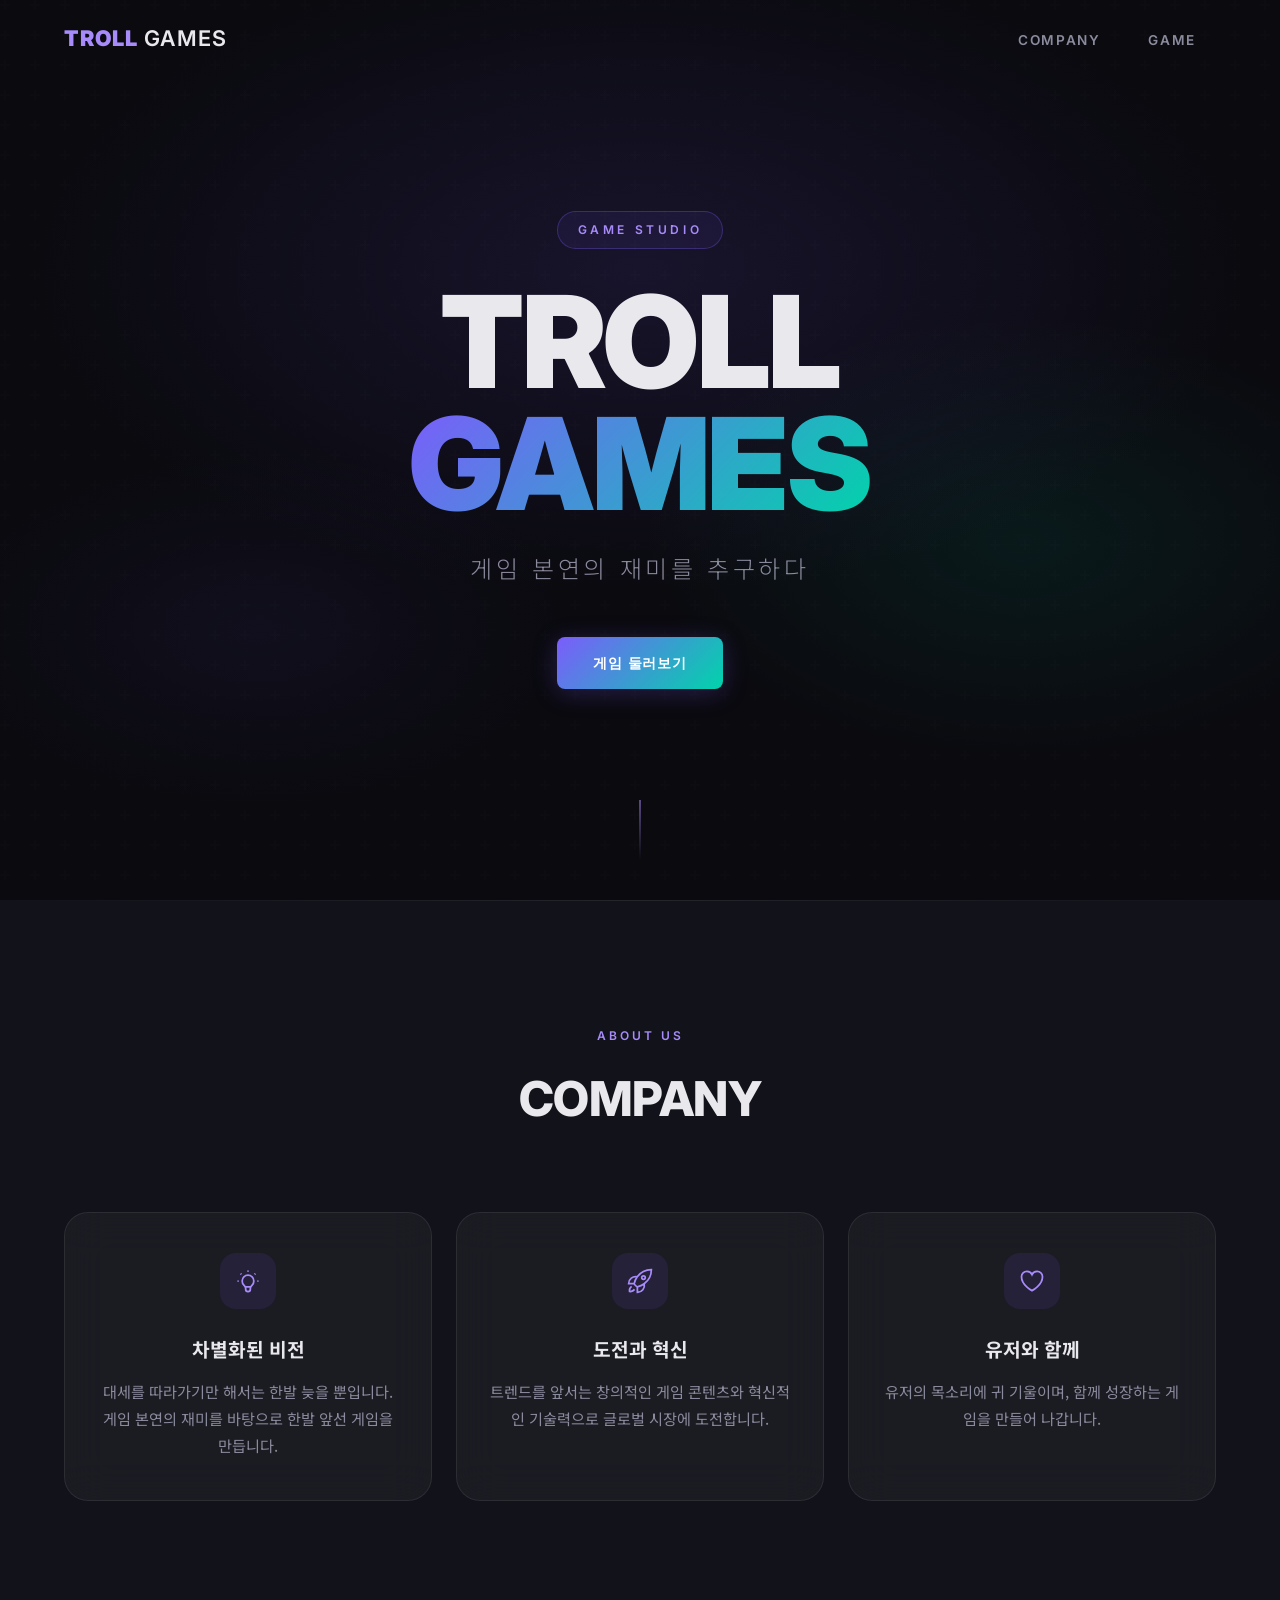
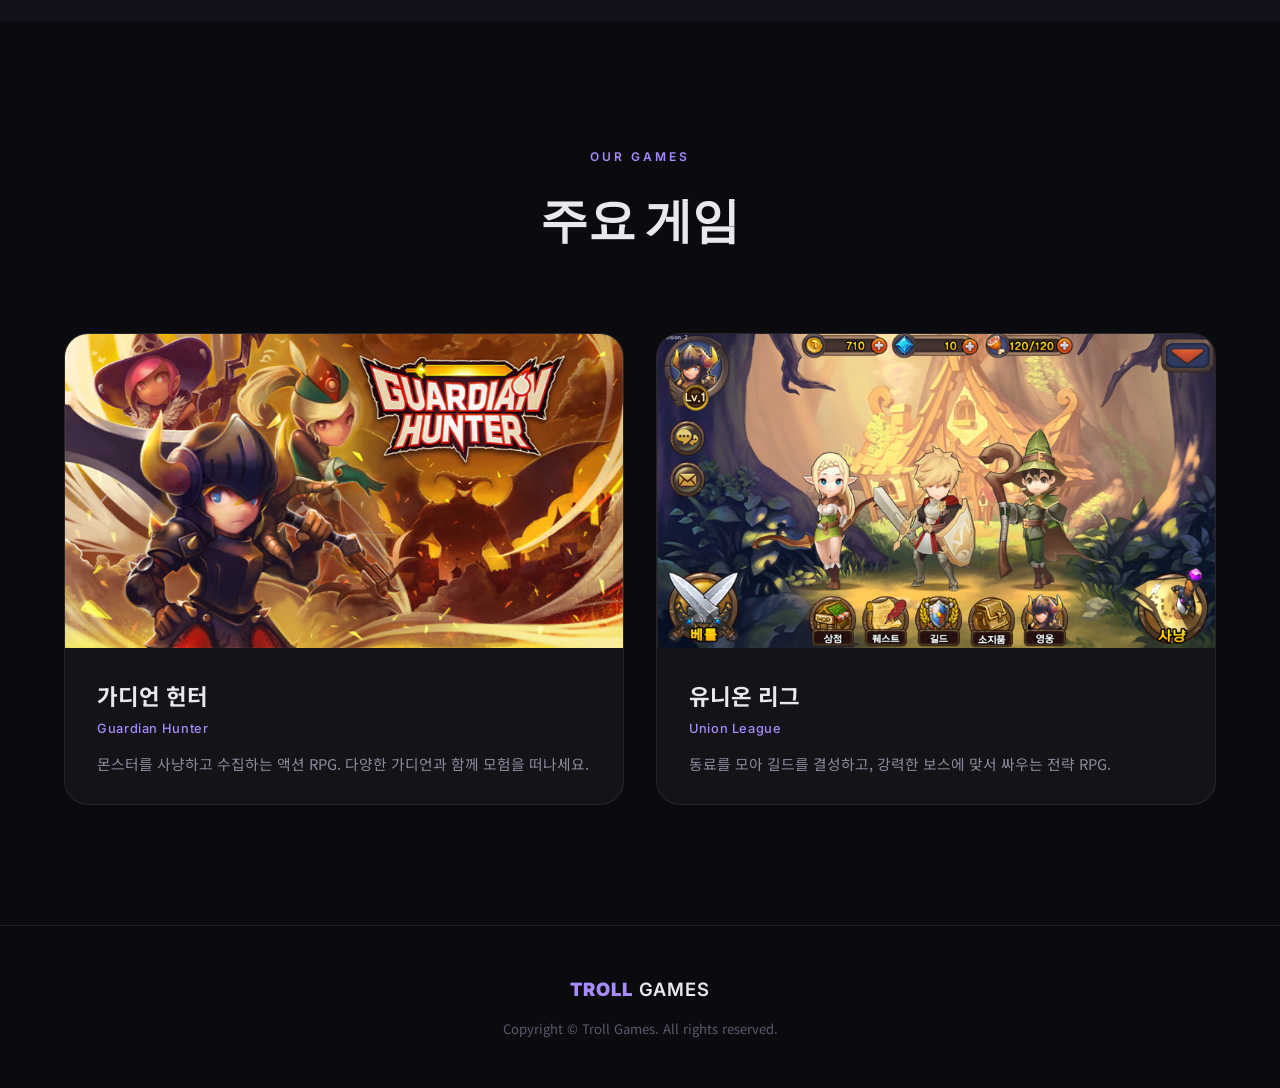
==== index.html @ 54b11b92 "Initial commit: Troll Games GitHub Pages homepage" ====
<!DOCTYPE html>
<html lang="ko-KR">
<head>
    <meta charset="UTF-8">
    <meta name="viewport" content="width=device-width, initial-scale=1.0">
    <title>TROLL GAMES - 게임 본연의 재미를 추구하다</title>
    <meta name="description" content="트롤게임즈는 게임 본연의 재미를 바탕으로 한발 앞선 게임을 만듭니다. 가디언 헌터, 유니온 리그 등 모바일 게임 개발사.">
    <meta name="keywords" content="트롤게임즈, Troll Games, 가디언 헌터, 유니온 리그, 모바일 게임, 게임 개발">
    <meta property="og:title" content="TROLL GAMES">
    <meta property="og:description" content="게임 본연의 재미를 추구하다">
    <meta property="og:type" content="website">
    <meta property="og:url" content="https://trollgameskr.github.io/website/">
    <link rel="canonical" href="https://trollgameskr.github.io/website/">
    <link rel="preconnect" href="https://fonts.googleapis.com">
    <link rel="preconnect" href="https://fonts.gstatic.com" crossorigin>
    <link href="https://fonts.googleapis.com/css2?family=Inter:wght@300;400;500;600;700;800;900&family=Noto+Sans+KR:wght@300;400;500;600;700&display=swap" rel="stylesheet">
    <link rel="stylesheet" href="css/style.css">
</head>
<body>
    <!-- Navigation -->
    <nav id="navbar" class="navbar">
        <div class="nav-container">
            <a href="#hero" class="nav-logo" id="nav-logo">
                <span class="logo-troll">TROLL</span>
                <span class="logo-games">GAMES</span>
            </a>
            <ul class="nav-menu" id="nav-menu">
                <li><a href="#about" class="nav-link" id="nav-about">COMPANY</a></li>
                <li><a href="#games" class="nav-link" id="nav-games">GAME</a></li>
            </ul>
            <button class="nav-toggle" id="nav-toggle" aria-label="메뉴 열기">
                <span></span>
                <span></span>
                <span></span>
            </button>
        </div>
    </nav>

    <!-- Hero Section -->
    <section id="hero" class="hero">
        <div class="hero-bg">
            <div class="hero-particles" id="particles"></div>
        </div>
        <div class="hero-content">
            <div class="hero-badge animate-on-scroll">GAME STUDIO</div>
            <h1 class="hero-title animate-on-scroll">
                <span class="hero-title-line">TROLL</span>
                <span class="hero-title-line accent">GAMES</span>
            </h1>
            <p class="hero-subtitle animate-on-scroll">게임 본연의 재미를 추구하다</p>
            <div class="hero-cta animate-on-scroll">
                <a href="#games" class="btn btn-primary" id="btn-explore">게임 둘러보기</a>
            </div>
        </div>
        <div class="hero-scroll-indicator">
            <div class="scroll-line"></div>
        </div>
    </section>

    <!-- About Section -->
    <section id="about" class="section about">
        <div class="container">
            <div class="section-header animate-on-scroll">
                <span class="section-tag">ABOUT US</span>
                <h2 class="section-title">COMPANY</h2>
            </div>
            <div class="about-grid">
                <div class="about-card glass-card animate-on-scroll" id="about-card-1">
                    <div class="about-card-icon">
                        <svg viewBox="0 0 24 24" fill="none" stroke="currentColor" stroke-width="1.5">
                            <path d="M9.663 17h4.673M12 3v1m6.364 1.636l-.707.707M21 12h-1M4 12H3m3.343-5.657l-.707-.707m2.828 9.9a5 5 0 117.072 0l-.548.547A3.374 3.374 0 0014 18.469V19a2 2 0 11-4 0v-.531c0-.895-.356-1.754-.988-2.386l-.548-.547z"/>
                        </svg>
                    </div>
                    <h3>차별화된 비전</h3>
                    <p>대세를 따라가기만 해서는 한발 늦을 뿐입니다. 게임 본연의 재미를 바탕으로 한발 앞선 게임을 만듭니다.</p>
                </div>
                <div class="about-card glass-card animate-on-scroll" id="about-card-2">
                    <div class="about-card-icon">
                        <svg viewBox="0 0 24 24" fill="none" stroke="currentColor" stroke-width="1.5">
                            <path d="M15.59 14.37a6 6 0 01-5.84 7.38v-4.8m5.84-2.58a14.98 14.98 0 006.16-12.12A14.98 14.98 0 009.631 8.41m5.96 5.96a14.926 14.926 0 01-5.841 2.58m-.119-8.54a6 6 0 00-7.381 5.84h4.8m2.581-5.84a14.927 14.927 0 00-2.58 5.84m2.699 2.7c-.103.021-.207.041-.311.06a15.09 15.09 0 01-2.448-2.448 14.9 14.9 0 01.06-.312m-2.24 2.39a4.493 4.493 0 00-1.757 4.306 4.493 4.493 0 004.306-1.758M16.5 9a1.5 1.5 0 11-3 0 1.5 1.5 0 013 0z"/>
                        </svg>
                    </div>
                    <h3>도전과 혁신</h3>
                    <p>트렌드를 앞서는 창의적인 게임 콘텐츠와 혁신적인 기술력으로 글로벌 시장에 도전합니다.</p>
                </div>
                <div class="about-card glass-card animate-on-scroll" id="about-card-3">
                    <div class="about-card-icon">
                        <svg viewBox="0 0 24 24" fill="none" stroke="currentColor" stroke-width="1.5">
                            <path d="M21 8.25c0-2.485-2.099-4.5-4.688-4.5-1.935 0-3.597 1.126-4.312 2.733-.715-1.607-2.377-2.733-4.313-2.733C5.1 3.75 3 5.765 3 8.25c0 7.22 9 12 9 12s9-4.78 9-12z"/>
                        </svg>
                    </div>
                    <h3>유저와 함께</h3>
                    <p>유저의 목소리에 귀 기울이며, 함께 성장하는 게임을 만들어 나갑니다.</p>
                </div>
            </div>
        </div>
    </section>

    <!-- Games Section -->
    <section id="games" class="section games">
        <div class="container">
            <div class="section-header animate-on-scroll">
                <span class="section-tag">OUR GAMES</span>
                <h2 class="section-title">주요 게임</h2>
            </div>
            <div class="games-grid">
                <div class="game-card animate-on-scroll" id="game-card-guardian">
                    <div class="game-card-image">
                        <img src="images/game1.jpg" alt="가디언 헌터 - Guardian Hunter 게임 스크린샷" loading="lazy">
                        <div class="game-card-overlay">
                            <span class="game-genre">RPG</span>
                        </div>
                    </div>
                    <div class="game-card-content">
                        <h3 class="game-title">가디언 헌터</h3>
                        <p class="game-title-en">Guardian Hunter</p>
                        <p class="game-desc">몬스터를 사냥하고 수집하는 액션 RPG. 다양한 가디언과 함께 모험을 떠나세요.</p>
                    </div>
                </div>
                <div class="game-card animate-on-scroll" id="game-card-union">
                    <div class="game-card-image">
                        <img src="images/game2.jpg" alt="유니온 리그 - Union League 게임 스크린샷" loading="lazy">
                        <div class="game-card-overlay">
                            <span class="game-genre">RPG</span>
                        </div>
                    </div>
                    <div class="game-card-content">
                        <h3 class="game-title">유니온 리그</h3>
                        <p class="game-title-en">Union League</p>
                        <p class="game-desc">동료를 모아 길드를 결성하고, 강력한 보스에 맞서 싸우는 전략 RPG.</p>
                    </div>
                </div>
            </div>
        </div>
    </section>

    <!-- Footer -->
    <footer id="footer" class="footer">
        <div class="container">
            <div class="footer-content">
                <div class="footer-logo">
                    <span class="logo-troll">TROLL</span>
                    <span class="logo-games">GAMES</span>
                </div>
                <p class="footer-copy">Copyright &copy; Troll Games. All rights reserved.</p>
            </div>
        </div>
    </footer>

    <script>
        // Smooth scroll for navigation links
        document.querySelectorAll('a[href^="#"]').forEach(anchor => {
            anchor.addEventListener('click', function (e) {
                e.preventDefault();
                const target = document.querySelector(this.getAttribute('href'));
                if (target) {
                    target.scrollIntoView({ behavior: 'smooth', block: 'start' });
                    // Close mobile menu if open
                    navMenu.classList.remove('active');
                    navToggle.classList.remove('active');
                }
            });
        });

        // Navbar scroll effect
        const navbar = document.getElementById('navbar');
        window.addEventListener('scroll', () => {
            if (window.scrollY > 50) {
                navbar.classList.add('scrolled');
            } else {
                navbar.classList.remove('scrolled');
            }
        });

        // Mobile menu toggle
        const navToggle = document.getElementById('nav-toggle');
        const navMenu = document.getElementById('nav-menu');
        navToggle.addEventListener('click', () => {
            navMenu.classList.toggle('active');
            navToggle.classList.toggle('active');
        });

        // Intersection Observer for scroll animations
        const observerOptions = {
            threshold: 0.15,
            rootMargin: '0px 0px -50px 0px'
        };

        const observer = new IntersectionObserver((entries) => {
            entries.forEach(entry => {
                if (entry.isIntersecting) {
                    entry.target.classList.add('visible');
                    observer.unobserve(entry.target);
                }
            });
        }, observerOptions);

        document.querySelectorAll('.animate-on-scroll').forEach(el => {
            observer.observe(el);
        });

        // Floating particles in hero
        const particlesContainer = document.getElementById('particles');
        function createParticle() {
            const particle = document.createElement('div');
            particle.classList.add('particle');
            const size = Math.random() * 4 + 2;
            particle.style.width = size + 'px';
            particle.style.height = size + 'px';
            particle.style.left = Math.random() * 100 + '%';
            particle.style.animationDuration = (Math.random() * 8 + 6) + 's';
            particle.style.animationDelay = Math.random() * 4 + 's';
            particle.style.opacity = Math.random() * 0.5 + 0.1;
            particlesContainer.appendChild(particle);

            setTimeout(() => {
                particle.remove();
            }, 16000);
        }

        // Create initial particles
        for (let i = 0; i < 30; i++) {
            createParticle();
        }
        setInterval(createParticle, 500);
    </script>
</body>
</html>
---- css/style.css ----
/* ==========================================
   TROLL GAMES - Premium Dark Theme
   ========================================== */

/* --- Design Tokens --- */
:root {
    --color-bg: #0a0a0f;
    --color-bg-secondary: #12121a;
    --color-bg-card: rgba(255, 255, 255, 0.04);
    --color-surface: rgba(255, 255, 255, 0.06);
    --color-border: rgba(255, 255, 255, 0.08);
    --color-text: #e8e8ed;
    --color-text-muted: #8b8b9e;
    --color-text-dim: #5a5a6e;
    --color-accent: #7c5cfc;
    --color-accent-light: #a78bfa;
    --color-accent-glow: rgba(124, 92, 252, 0.25);
    --color-secondary: #00d4aa;
    --color-gradient-start: #7c5cfc;
    --color-gradient-end: #00d4aa;

    --font-display: 'Inter', sans-serif;
    --font-body: 'Noto Sans KR', 'Inter', sans-serif;

    --radius-sm: 8px;
    --radius-md: 16px;
    --radius-lg: 24px;
    --radius-xl: 32px;

    --shadow-card: 0 8px 32px rgba(0, 0, 0, 0.4);
    --shadow-glow: 0 0 60px rgba(124, 92, 252, 0.15);

    --transition-base: 0.3s cubic-bezier(0.4, 0, 0.2, 1);
    --transition-spring: 0.5s cubic-bezier(0.34, 1.56, 0.64, 1);
}

/* --- Reset & Base --- */
*, *::before, *::after {
    margin: 0;
    padding: 0;
    box-sizing: border-box;
}

html {
    scroll-behavior: smooth;
    font-size: 16px;
}

body {
    font-family: var(--font-body);
    background-color: var(--color-bg);
    color: var(--color-text);
    line-height: 1.7;
    overflow-x: hidden;
    -webkit-font-smoothing: antialiased;
    -moz-osx-font-smoothing: grayscale;
}

img {
    max-width: 100%;
    height: auto;
    display: block;
}

a {
    color: inherit;
    text-decoration: none;
}

.container {
    width: 100%;
    max-width: 1200px;
    margin: 0 auto;
    padding: 0 24px;
}

/* --- Scroll Animations --- */
.animate-on-scroll {
    opacity: 0;
    transform: translateY(40px);
    transition: opacity 0.8s cubic-bezier(0.4, 0, 0.2, 1),
                transform 0.8s cubic-bezier(0.4, 0, 0.2, 1);
}

.animate-on-scroll.visible {
    opacity: 1;
    transform: translateY(0);
}

.animate-on-scroll:nth-child(2) { transition-delay: 0.1s; }
.animate-on-scroll:nth-child(3) { transition-delay: 0.2s; }
.animate-on-scroll:nth-child(4) { transition-delay: 0.3s; }

/* --- Glass Card --- */
.glass-card {
    background: var(--color-bg-card);
    backdrop-filter: blur(20px);
    -webkit-backdrop-filter: blur(20px);
    border: 1px solid var(--color-border);
    border-radius: var(--radius-lg);
}

/* ==========================================
   NAVBAR
   ========================================== */
.navbar {
    position: fixed;
    top: 0;
    left: 0;
    right: 0;
    z-index: 1000;
    padding: 20px 0;
    transition: var(--transition-base);
}

.navbar.scrolled {
    padding: 12px 0;
    background: rgba(10, 10, 15, 0.85);
    backdrop-filter: blur(20px);
    -webkit-backdrop-filter: blur(20px);
    border-bottom: 1px solid var(--color-border);
}

.nav-container {
    max-width: 1200px;
    margin: 0 auto;
    padding: 0 24px;
    display: flex;
    align-items: center;
    justify-content: space-between;
}

.nav-logo {
    display: flex;
    align-items: baseline;
    gap: 6px;
    font-family: var(--font-display);
    font-weight: 900;
    font-size: 1.35rem;
    letter-spacing: 0.05em;
    transition: var(--transition-base);
}

.nav-logo:hover {
    transform: scale(1.03);
}

.logo-troll {
    color: var(--color-accent-light);
}

.logo-games {
    color: var(--color-text);
    font-weight: 600;
}

.nav-menu {
    display: flex;
    list-style: none;
    gap: 8px;
}

.nav-link {
    font-family: var(--font-display);
    font-weight: 600;
    font-size: 0.85rem;
    letter-spacing: 0.12em;
    padding: 8px 20px;
    border-radius: var(--radius-sm);
    color: var(--color-text-muted);
    transition: var(--transition-base);
    position: relative;
}

.nav-link::after {
    content: '';
    position: absolute;
    bottom: 4px;
    left: 50%;
    transform: translateX(-50%) scaleX(0);
    width: 20px;
    height: 2px;
    background: var(--color-accent);
    border-radius: 1px;
    transition: transform var(--transition-base);
}

.nav-link:hover {
    color: var(--color-text);
}

.nav-link:hover::after {
    transform: translateX(-50%) scaleX(1);
}

/* Mobile menu toggle */
.nav-toggle {
    display: none;
    flex-direction: column;
    gap: 5px;
    background: none;
    border: none;
    cursor: pointer;
    padding: 4px;
}

.nav-toggle span {
    display: block;
    width: 24px;
    height: 2px;
    background: var(--color-text);
    border-radius: 1px;
    transition: var(--transition-base);
}

.nav-toggle.active span:nth-child(1) {
    transform: rotate(45deg) translate(5px, 5px);
}
.nav-toggle.active span:nth-child(2) {
    opacity: 0;
}
.nav-toggle.active span:nth-child(3) {
    transform: rotate(-45deg) translate(5px, -5px);
}

/* ==========================================
   HERO SECTION
   ========================================== */
.hero {
    position: relative;
    min-height: 100vh;
    display: flex;
    align-items: center;
    justify-content: center;
    overflow: hidden;
}

.hero-bg {
    position: absolute;
    inset: 0;
    z-index: 0;
    background:
        radial-gradient(ellipse 80% 60% at 50% 30%, rgba(124, 92, 252, 0.12) 0%, transparent 60%),
        radial-gradient(ellipse 60% 50% at 80% 60%, rgba(0, 212, 170, 0.08) 0%, transparent 50%),
        radial-gradient(ellipse 50% 40% at 20% 70%, rgba(124, 92, 252, 0.06) 0%, transparent 50%);
}

.hero-bg::before {
    content: '';
    position: absolute;
    inset: 0;
    background: url("data:image/svg+xml,%3Csvg width='60' height='60' viewBox='0 0 60 60' xmlns='http://www.w3.org/2000/svg'%3E%3Cg fill='none' fill-rule='evenodd'%3E%3Cg fill='%23ffffff' fill-opacity='0.02'%3E%3Cpath d='M36 34v-4h-2v4h-4v2h4v4h2v-4h4v-2h-4zm0-30V0h-2v4h-4v2h4v4h2V6h4V4h-4zM6 34v-4H4v4H0v2h4v4h2v-4h4v-2H6zM6 4V0H4v4H0v2h4v4h2V6h4V4H6z'/%3E%3C/g%3E%3C/g%3E%3C/svg%3E") repeat;
    opacity: 0.5;
}

.hero-particles {
    position: absolute;
    inset: 0;
    overflow: hidden;
}

.particle {
    position: absolute;
    bottom: -10px;
    background: var(--color-accent-light);
    border-radius: 50%;
    animation: float-up linear infinite;
}

@keyframes float-up {
    0% {
        transform: translateY(0) scale(1);
        opacity: 0;
    }
    10% {
        opacity: 0.6;
    }
    90% {
        opacity: 0.1;
    }
    100% {
        transform: translateY(-100vh) scale(0.3);
        opacity: 0;
    }
}

.hero-content {
    position: relative;
    z-index: 1;
    text-align: center;
    padding: 0 24px;
}

.hero-badge {
    display: inline-block;
    font-family: var(--font-display);
    font-weight: 600;
    font-size: 0.75rem;
    letter-spacing: 0.3em;
    color: var(--color-accent-light);
    padding: 8px 20px;
    border: 1px solid rgba(124, 92, 252, 0.3);
    border-radius: 50px;
    margin-bottom: 32px;
    background: rgba(124, 92, 252, 0.08);
}

.hero-title {
    font-family: var(--font-display);
    font-weight: 900;
    font-size: clamp(3.5rem, 10vw, 8rem);
    line-height: 0.95;
    letter-spacing: -0.02em;
    margin-bottom: 24px;
}

.hero-title-line {
    display: block;
}

.hero-title-line.accent {
    background: linear-gradient(135deg, var(--color-gradient-start), var(--color-gradient-end));
    -webkit-background-clip: text;
    -webkit-text-fill-color: transparent;
    background-clip: text;
}

.hero-subtitle {
    font-family: var(--font-body);
    font-size: clamp(1.1rem, 2.5vw, 1.5rem);
    font-weight: 300;
    color: var(--color-text-muted);
    margin-bottom: 48px;
    letter-spacing: 0.15em;
}

.hero-cta {
    display: flex;
    justify-content: center;
    gap: 16px;
}

/* Button */
.btn {
    display: inline-flex;
    align-items: center;
    gap: 8px;
    font-family: var(--font-display);
    font-weight: 600;
    font-size: 0.9rem;
    letter-spacing: 0.05em;
    padding: 14px 36px;
    border-radius: var(--radius-sm);
    transition: var(--transition-base);
    cursor: pointer;
    border: none;
}

.btn-primary {
    background: linear-gradient(135deg, var(--color-gradient-start), var(--color-gradient-end));
    color: #fff;
    box-shadow: 0 4px 24px var(--color-accent-glow);
}

.btn-primary:hover {
    transform: translateY(-2px);
    box-shadow: 0 8px 40px rgba(124, 92, 252, 0.4);
}

/* Scroll indicator */
.hero-scroll-indicator {
    position: absolute;
    bottom: 40px;
    left: 50%;
    transform: translateX(-50%);
}

.scroll-line {
    width: 1px;
    height: 60px;
    background: linear-gradient(to bottom, var(--color-accent-light), transparent);
    animation: scroll-pulse 2s ease-in-out infinite;
}

@keyframes scroll-pulse {
    0%, 100% { opacity: 0.3; transform: scaleY(0.5); }
    50% { opacity: 1; transform: scaleY(1); }
}

/* ==========================================
   SECTIONS
   ========================================== */
.section {
    padding: 120px 0;
    position: relative;
}

.section-header {
    text-align: center;
    margin-bottom: 72px;
}

.section-tag {
    display: inline-block;
    font-family: var(--font-display);
    font-weight: 600;
    font-size: 0.75rem;
    letter-spacing: 0.25em;
    color: var(--color-accent-light);
    margin-bottom: 12px;
}

.section-title {
    font-family: var(--font-display);
    font-weight: 800;
    font-size: clamp(2rem, 5vw, 3rem);
    letter-spacing: -0.01em;
}

/* ==========================================
   ABOUT SECTION
   ========================================== */
.about {
    background: var(--color-bg-secondary);
}

.about::before {
    content: '';
    position: absolute;
    top: 0;
    left: 0;
    right: 0;
    height: 1px;
    background: linear-gradient(to right, transparent, var(--color-border), transparent);
}

.about-grid {
    display: grid;
    grid-template-columns: repeat(3, 1fr);
    gap: 24px;
}

.about-card {
    padding: 40px 32px;
    text-align: center;
    transition: var(--transition-base);
    position: relative;
    overflow: hidden;
}

.about-card::before {
    content: '';
    position: absolute;
    top: 0;
    left: 50%;
    transform: translateX(-50%);
    width: 60px;
    height: 2px;
    background: linear-gradient(135deg, var(--color-gradient-start), var(--color-gradient-end));
    opacity: 0;
    transition: var(--transition-base);
}

.about-card:hover {
    transform: translateY(-8px);
    border-color: rgba(124, 92, 252, 0.2);
    box-shadow: var(--shadow-glow);
}

.about-card:hover::before {
    opacity: 1;
}

.about-card-icon {
    width: 56px;
    height: 56px;
    margin: 0 auto 24px;
    display: flex;
    align-items: center;
    justify-content: center;
    border-radius: var(--radius-md);
    background: rgba(124, 92, 252, 0.1);
    color: var(--color-accent-light);
}

.about-card-icon svg {
    width: 28px;
    height: 28px;
}

.about-card h3 {
    font-family: var(--font-body);
    font-weight: 700;
    font-size: 1.2rem;
    margin-bottom: 12px;
}

.about-card p {
    font-size: 0.95rem;
    color: var(--color-text-muted);
    line-height: 1.8;
}

/* ==========================================
   GAMES SECTION
   ========================================== */
.games {
    background: var(--color-bg);
}

.games-grid {
    display: grid;
    grid-template-columns: repeat(2, 1fr);
    gap: 32px;
}

.game-card {
    border-radius: var(--radius-lg);
    overflow: hidden;
    background: var(--color-bg-card);
    border: 1px solid var(--color-border);
    transition: var(--transition-base);
    cursor: default;
}

.game-card:hover {
    transform: translateY(-8px);
    border-color: rgba(124, 92, 252, 0.25);
    box-shadow: var(--shadow-card), var(--shadow-glow);
}

.game-card-image {
    position: relative;
    overflow: hidden;
    aspect-ratio: 16 / 9;
}

.game-card-image img {
    width: 100%;
    height: 100%;
    object-fit: cover;
    transition: transform 0.6s cubic-bezier(0.4, 0, 0.2, 1);
}

.game-card:hover .game-card-image img {
    transform: scale(1.05);
}

.game-card-overlay {
    position: absolute;
    inset: 0;
    background: linear-gradient(to top, rgba(10, 10, 15, 0.7) 0%, transparent 50%);
    display: flex;
    align-items: flex-end;
    padding: 20px;
    opacity: 0;
    transition: var(--transition-base);
}

.game-card:hover .game-card-overlay {
    opacity: 1;
}

.game-genre {
    font-family: var(--font-display);
    font-weight: 700;
    font-size: 0.7rem;
    letter-spacing: 0.15em;
    padding: 4px 12px;
    border-radius: 50px;
    background: var(--color-accent);
    color: #fff;
}

.game-card-content {
    padding: 28px 32px;
}

.game-title {
    font-family: var(--font-body);
    font-weight: 700;
    font-size: 1.4rem;
    margin-bottom: 4px;
}

.game-title-en {
    font-family: var(--font-display);
    font-weight: 500;
    font-size: 0.8rem;
    color: var(--color-accent-light);
    letter-spacing: 0.05em;
    margin-bottom: 12px;
}

.game-desc {
    font-size: 0.92rem;
    color: var(--color-text-muted);
    line-height: 1.7;
}

/* ==========================================
   FOOTER
   ========================================== */
.footer {
    padding: 48px 0;
    border-top: 1px solid var(--color-border);
    background: var(--color-bg);
}

.footer-content {
    text-align: center;
}

.footer-logo {
    display: flex;
    align-items: baseline;
    justify-content: center;
    gap: 6px;
    font-family: var(--font-display);
    font-weight: 900;
    font-size: 1.15rem;
    letter-spacing: 0.05em;
    margin-bottom: 12px;
}

.footer-copy {
    font-size: 0.82rem;
    color: var(--color-text-dim);
}

/* ==========================================
   RESPONSIVE
   ========================================== */
@media (max-width: 968px) {
    .about-grid {
        grid-template-columns: 1fr;
        gap: 20px;
        max-width: 500px;
        margin: 0 auto;
    }

    .games-grid {
        grid-template-columns: 1fr;
        max-width: 600px;
        margin: 0 auto;
    }

    .section {
        padding: 80px 0;
    }
}

@media (max-width: 768px) {
    .nav-menu {
        position: fixed;
        top: 0;
        right: -100%;
        width: 280px;
        height: 100vh;
        background: rgba(10, 10, 15, 0.98);
        backdrop-filter: blur(30px);
        -webkit-backdrop-filter: blur(30px);
        flex-direction: column;
        align-items: center;
        justify-content: center;
        gap: 24px;
        transition: right var(--transition-base);
        border-left: 1px solid var(--color-border);
    }

    .nav-menu.active {
        right: 0;
    }

    .nav-toggle {
        display: flex;
        z-index: 1001;
    }

    .nav-link {
        font-size: 1rem;
        padding: 12px 24px;
    }

    .hero-title {
        font-size: clamp(2.8rem, 12vw, 5rem);
    }

    .section {
        padding: 64px 0;
    }

    .section-header {
        margin-bottom: 48px;
    }

    .game-card-content {
        padding: 20px 24px;
    }
}

@media (max-width: 480px) {
    .container {
        padding: 0 16px;
    }

    .hero-badge {
        font-size: 0.65rem;
        padding: 6px 16px;
    }

    .hero-subtitle {
        font-size: 1rem;
        letter-spacing: 0.08em;
    }

    .about-card {
        padding: 28px 24px;
    }
}
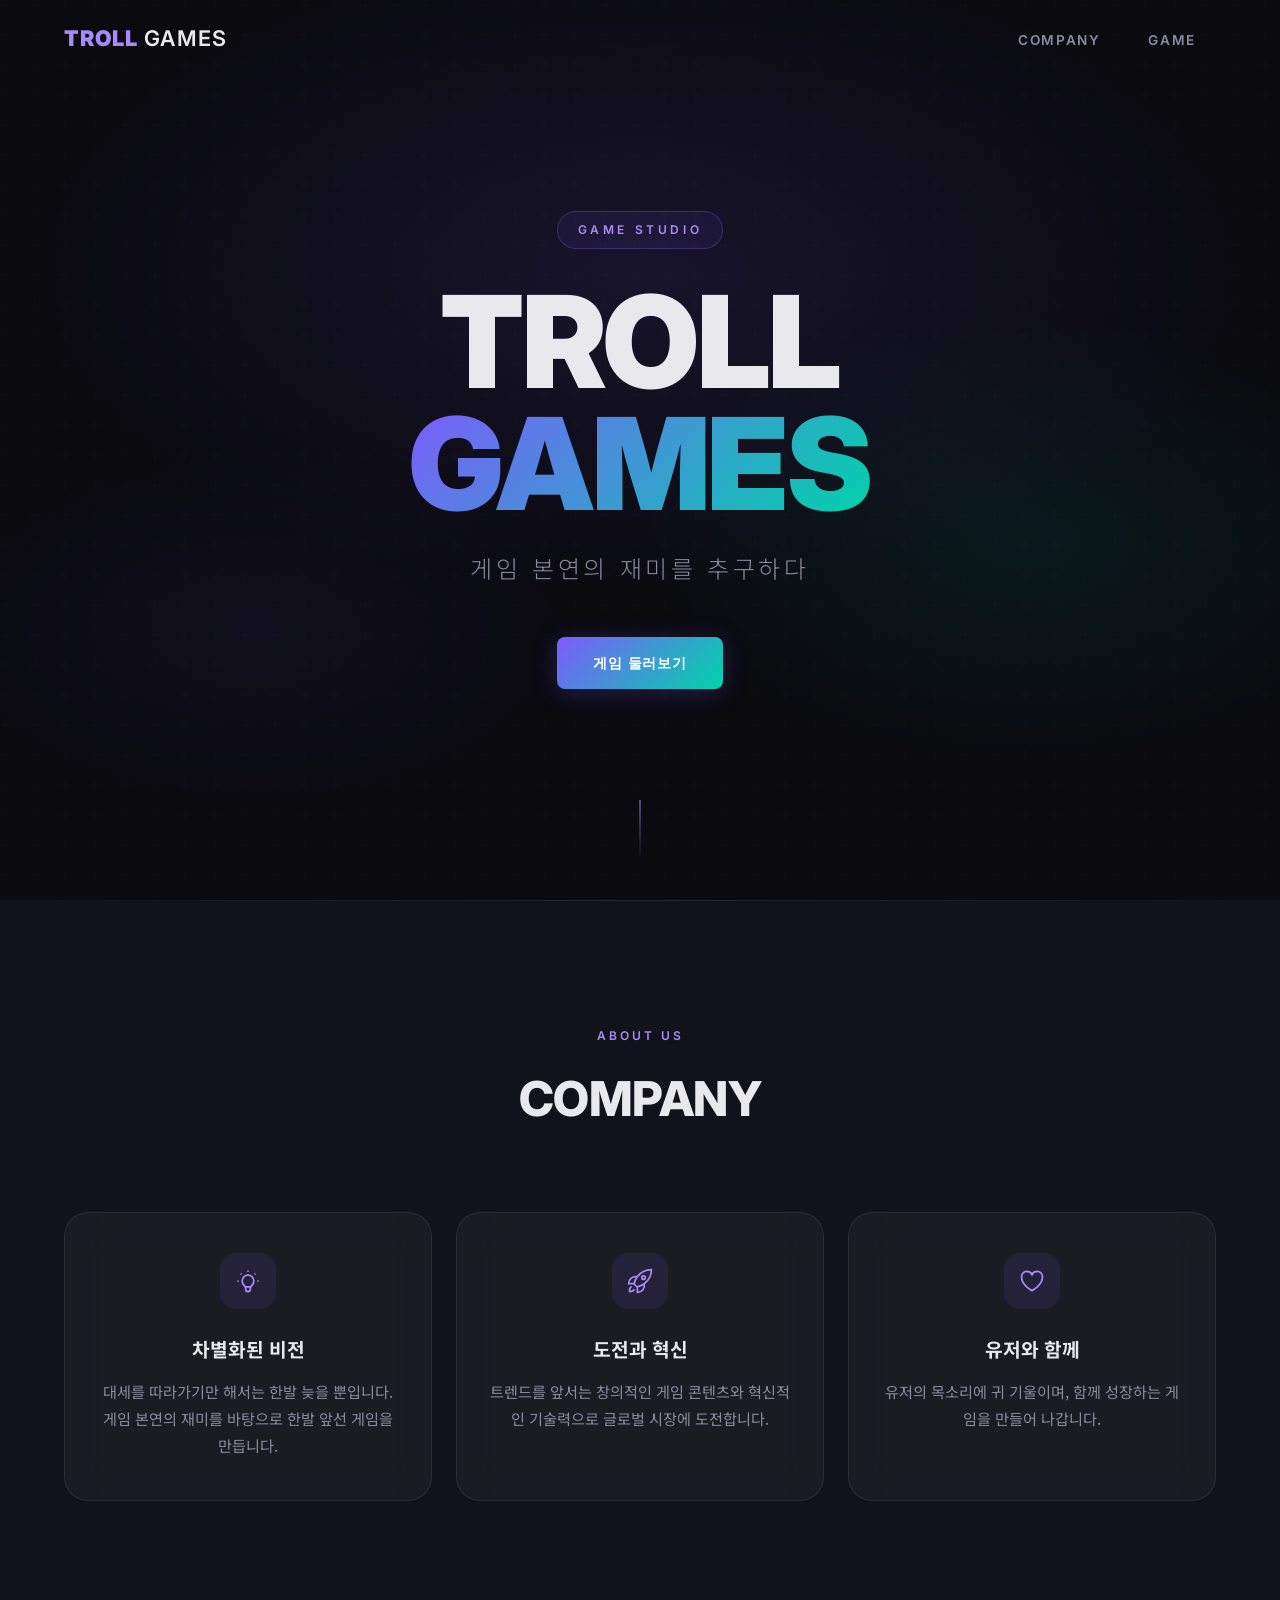
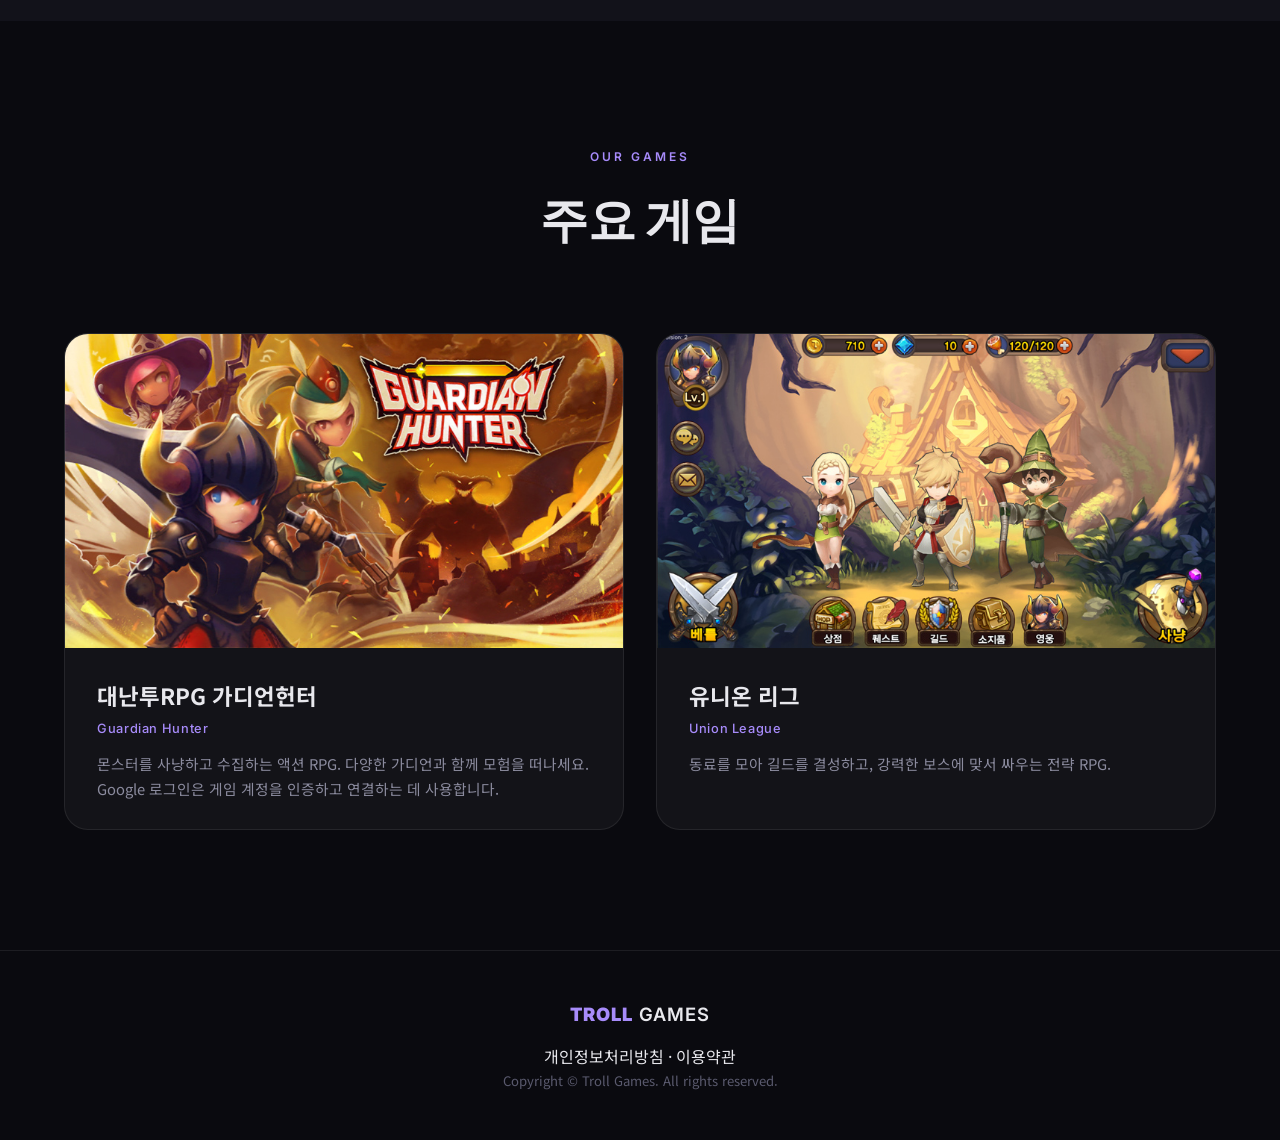
==== commit 50effa68: "Google OAuth 브랜딩 검증용 홈페이지 링크와 정책 추가" ====
--- a/index.html
+++ b/index.html
@@ -112,9 +112,9 @@
                         </div>
                     </div>
                     <div class="game-card-content">
-                        <h3 class="game-title">가디언 헌터</h3>
+                        <h3 class="game-title">대난투RPG 가디언헌터</h3>
                         <p class="game-title-en">Guardian Hunter</p>
-                        <p class="game-desc">몬스터를 사냥하고 수집하는 액션 RPG. 다양한 가디언과 함께 모험을 떠나세요.</p>
+                        <p class="game-desc">몬스터를 사냥하고 수집하는 액션 RPG. 다양한 가디언과 함께 모험을 떠나세요. Google 로그인은 게임 계정을 인증하고 연결하는 데 사용합니다.</p>
                     </div>
                 </div>
                 <div class="game-card animate-on-scroll" id="game-card-union">
@@ -142,6 +142,7 @@
                     <span class="logo-troll">TROLL</span>
                     <span class="logo-games">GAMES</span>
                 </div>
+                <p><a href="/privacy.html">개인정보처리방침</a> · <a href="/terms.html">이용약관</a></p>
                 <p class="footer-copy">Copyright &copy; Troll Games. All rights reserved.</p>
             </div>
         </div>
